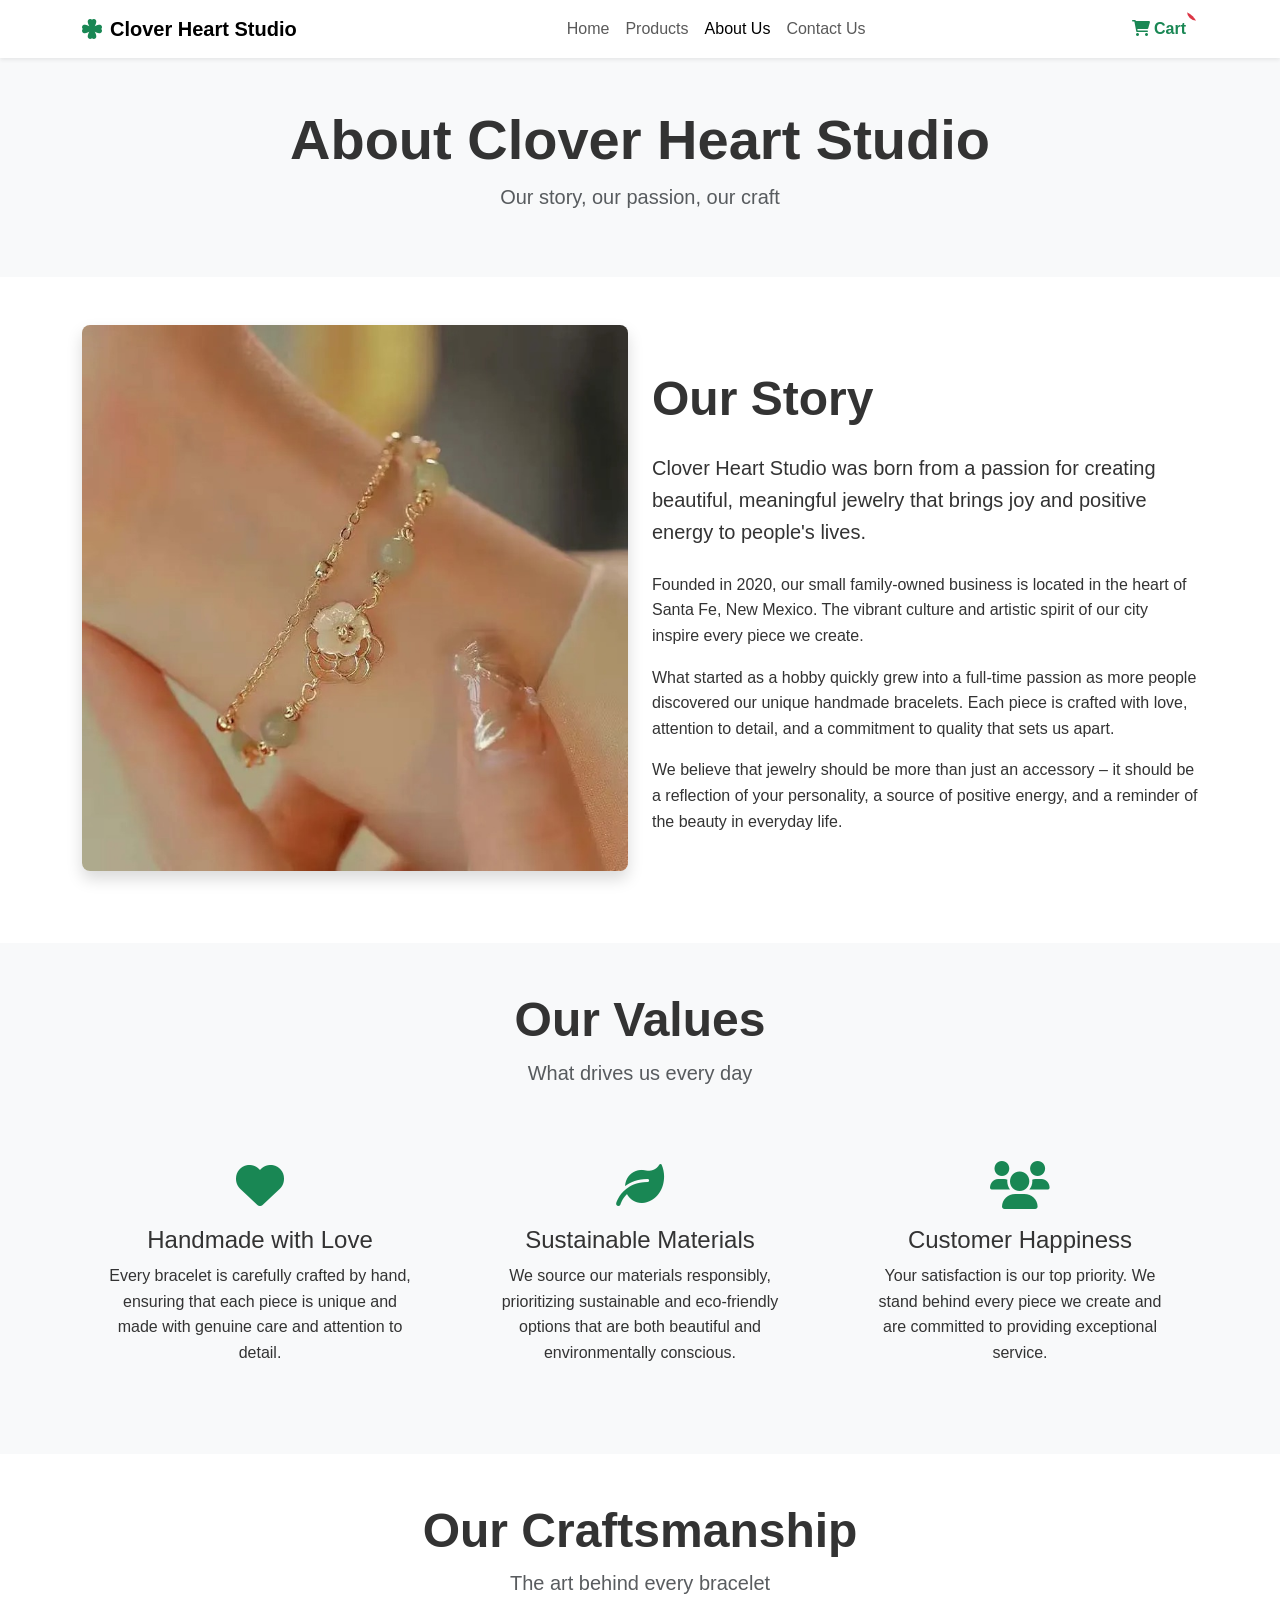
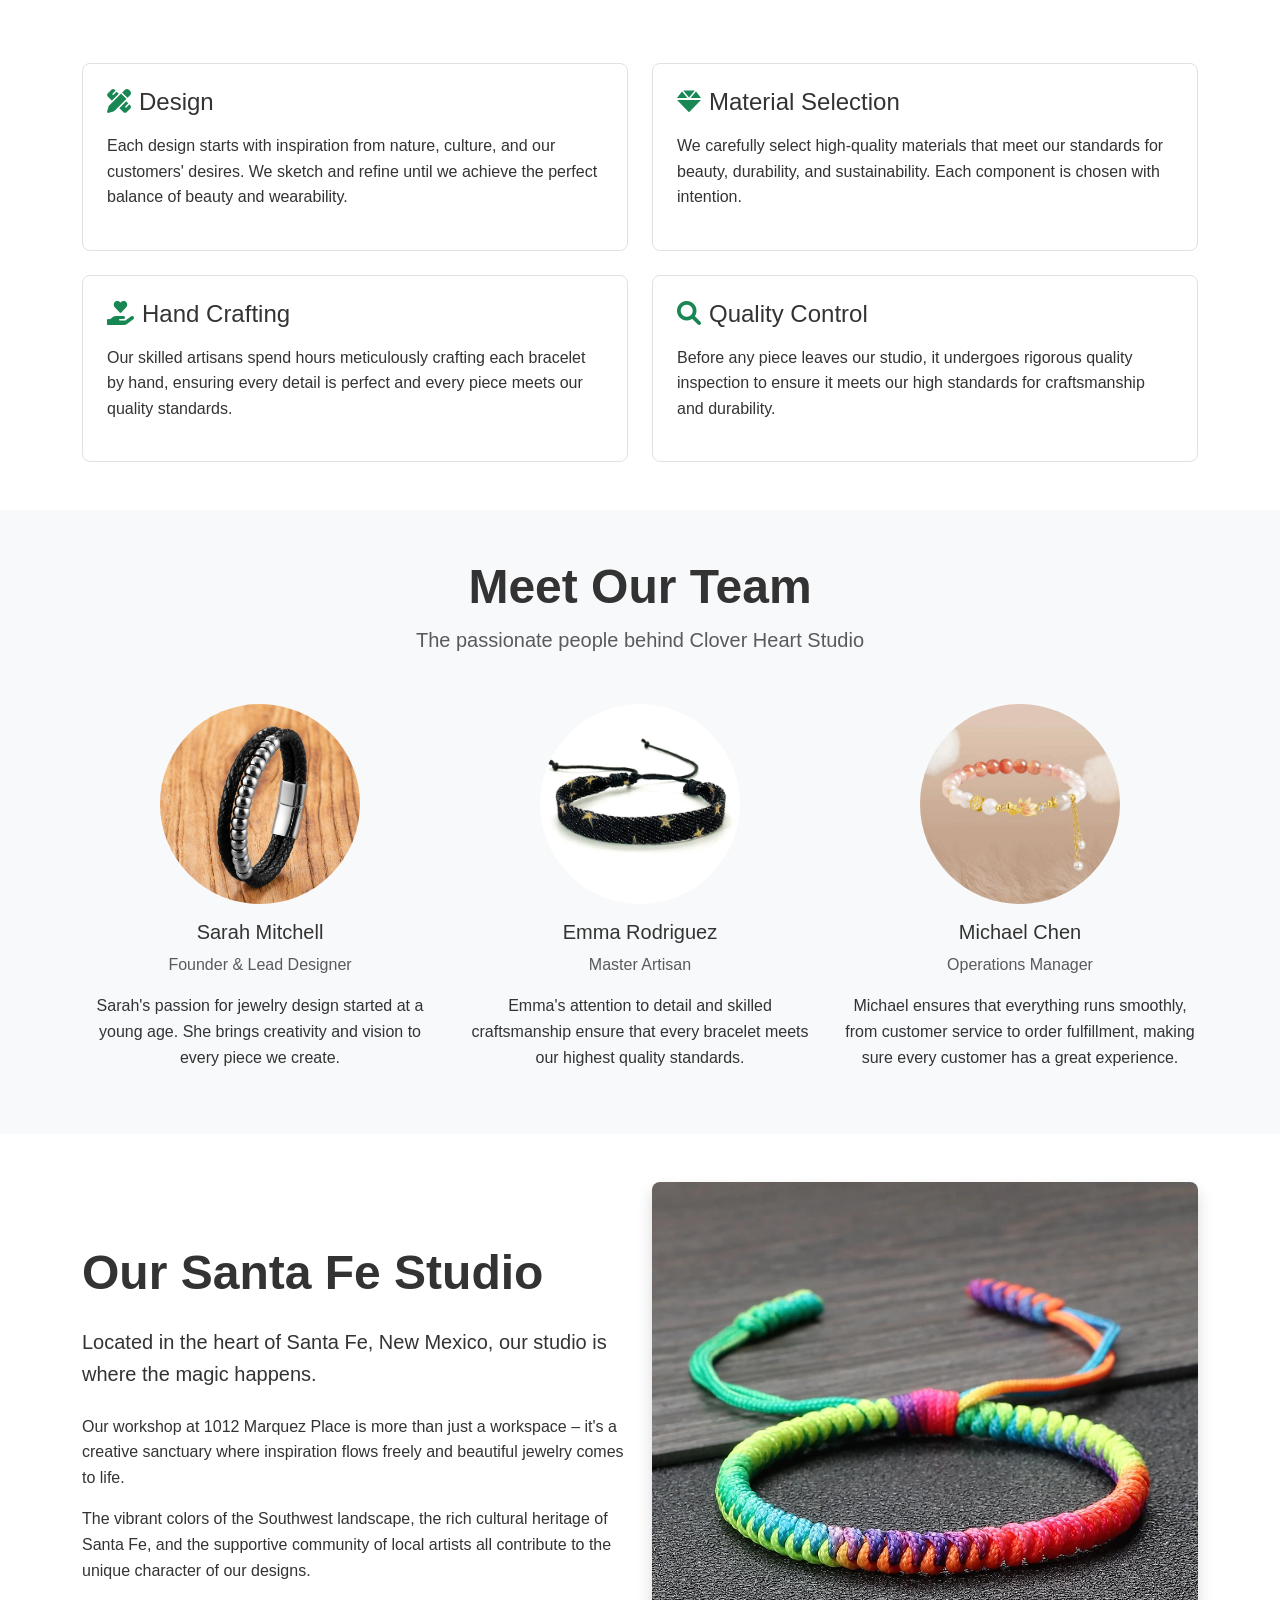
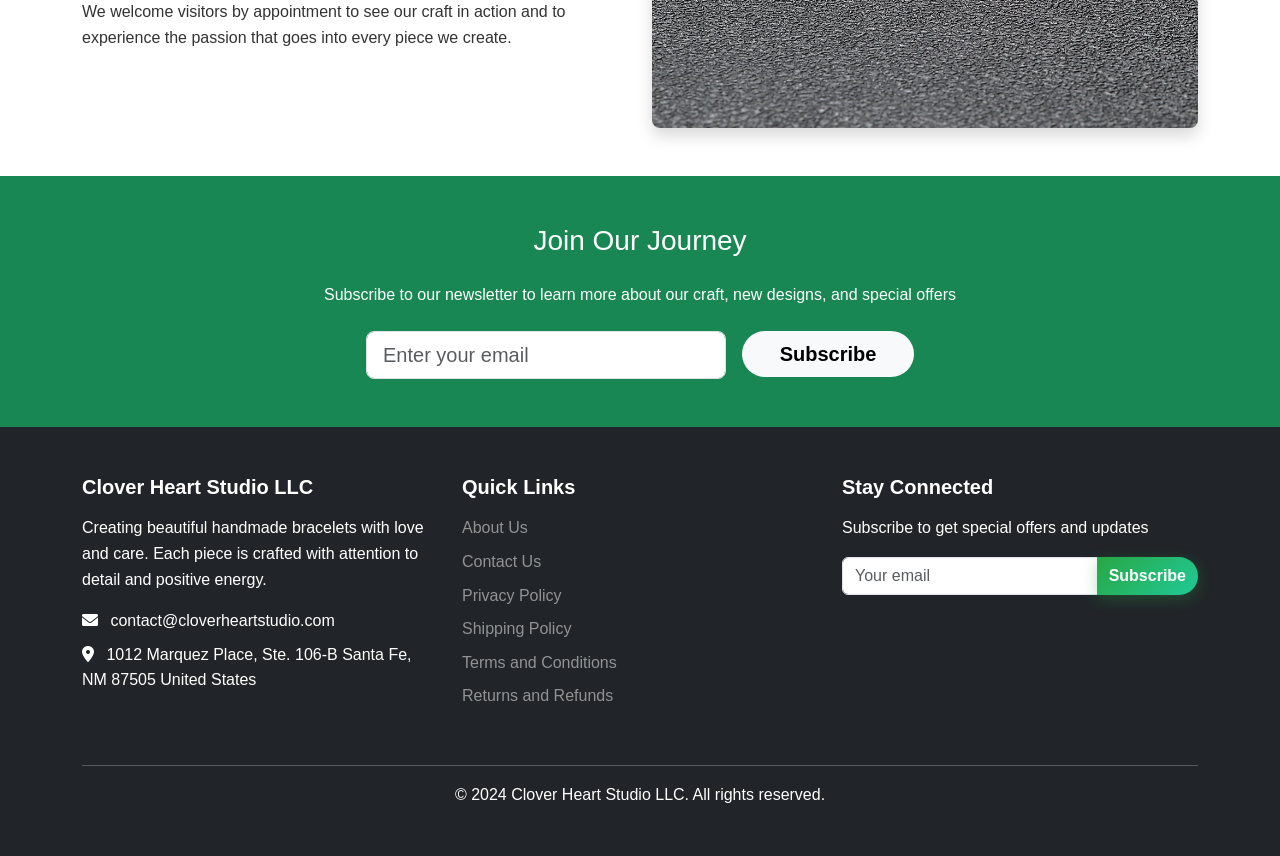
==== about.html @ 7b3adc79 "first commit" ====
<!DOCTYPE html>
<html lang="en">
<head>
    <meta charset="UTF-8">
    <meta name="viewport" content="width=device-width, initial-scale=1.0">
    <title>About Us - Clover Heart Studio LLC</title>
    <link href="https://cdn.jsdelivr.net/npm/bootstrap@5.3.0/dist/css/bootstrap.min.css" rel="stylesheet">
    <link href="https://cdnjs.cloudflare.com/ajax/libs/font-awesome/6.0.0/css/all.min.css" rel="stylesheet">
    <link href="styles.css" rel="stylesheet">
</head>
<body>
    <!-- Navigation -->
    <nav class="navbar navbar-expand-lg navbar-light bg-white shadow-sm sticky-top">
        <div class="container">
            <a class="navbar-brand fw-bold" href="index.html">
                <i class="fas fa-clover text-success me-2"></i>Clover Heart Studio
            </a>
            <button class="navbar-toggler" type="button" data-bs-toggle="collapse" data-bs-target="#navbarNav">
                <span class="navbar-toggler-icon"></span>
            </button>
            <div class="collapse navbar-collapse" id="navbarNav">
                <ul class="navbar-nav mx-auto">
                    <li class="nav-item">
                        <a class="nav-link" href="index.html">Home</a>
                    </li>
                    <li class="nav-item">
                        <a class="nav-link" href="products.html">Products</a>
                    </li>
                    <li class="nav-item">
                        <a class="nav-link active" href="about.html">About Us</a>
                    </li>
                    <li class="nav-item">
                        <a class="nav-link" href="contact.html">Contact Us</a>
                    </li>
                </ul>
                <div class="d-flex">
                    <a href="cart.html" class="btn btn-outline-success position-relative">
                        <i class="fas fa-shopping-cart"></i> Cart
                        <span class="position-absolute top-0 start-100 translate-middle badge rounded-pill bg-danger" id="cart-count">0</span>
                    </a>
                </div>
            </div>
        </div>
    </nav>

    <!-- Page Header -->
    <section class="py-5 bg-light">
        <div class="container">
            <div class="text-center">
                <h1 class="display-4 fw-bold">About Clover Heart Studio</h1>
                <p class="lead text-muted">Our story, our passion, our craft</p>
            </div>
        </div>
    </section>

    <!-- Our Story -->
    <section class="py-5">
        <div class="container">
            <div class="row align-items-center">
                <div class="col-lg-6 mb-4">
                    <img src="Products/2/variant-image-1.jpeg" alt="Our Workshop" class="img-fluid rounded-3 shadow">
                </div>
                <div class="col-lg-6">
                    <h2 class="display-5 fw-bold mb-4">Our Story</h2>
                    <p class="lead mb-4">Clover Heart Studio was born from a passion for creating beautiful, meaningful jewelry that brings joy and positive energy to people's lives.</p>
                    <p class="mb-3">Founded in 2020, our small family-owned business is located in the heart of Santa Fe, New Mexico. The vibrant culture and artistic spirit of our city inspire every piece we create.</p>
                    <p class="mb-3">What started as a hobby quickly grew into a full-time passion as more people discovered our unique handmade bracelets. Each piece is crafted with love, attention to detail, and a commitment to quality that sets us apart.</p>
                    <p>We believe that jewelry should be more than just an accessory – it should be a reflection of your personality, a source of positive energy, and a reminder of the beauty in everyday life.</p>
                </div>
            </div>
        </div>
    </section>

    <!-- Our Values -->
    <section class="py-5 bg-light">
        <div class="container">
            <div class="text-center mb-5">
                <h2 class="display-5 fw-bold">Our Values</h2>
                <p class="lead text-muted">What drives us every day</p>
            </div>
            <div class="row g-4">
                <div class="col-md-4 text-center">
                    <div class="value-card p-4">
                        <div class="mb-3">
                            <i class="fas fa-heart fa-3x text-success"></i>
                        </div>
                        <h4>Handmade with Love</h4>
                        <p>Every bracelet is carefully crafted by hand, ensuring that each piece is unique and made with genuine care and attention to detail.</p>
                    </div>
                </div>
                <div class="col-md-4 text-center">
                    <div class="value-card p-4">
                        <div class="mb-3">
                            <i class="fas fa-leaf fa-3x text-success"></i>
                        </div>
                        <h4>Sustainable Materials</h4>
                        <p>We source our materials responsibly, prioritizing sustainable and eco-friendly options that are both beautiful and environmentally conscious.</p>
                    </div>
                </div>
                <div class="col-md-4 text-center">
                    <div class="value-card p-4">
                        <div class="mb-3">
                            <i class="fas fa-users fa-3x text-success"></i>
                        </div>
                        <h4>Customer Happiness</h4>
                        <p>Your satisfaction is our top priority. We stand behind every piece we create and are committed to providing exceptional service.</p>
                    </div>
                </div>
            </div>
        </div>
    </section>

    <!-- Our Craftsmanship -->
    <section class="py-5">
        <div class="container">
            <div class="row">
                <div class="col-lg-8 mx-auto text-center mb-5">
                    <h2 class="display-5 fw-bold">Our Craftsmanship</h2>
                    <p class="lead text-muted">The art behind every bracelet</p>
                </div>
            </div>
            <div class="row g-4">
                <div class="col-md-6">
                    <div class="craft-process p-4 border rounded-3">
                        <h4 class="mb-3"><i class="fas fa-pencil-ruler text-success me-2"></i>Design</h4>
                        <p>Each design starts with inspiration from nature, culture, and our customers' desires. We sketch and refine until we achieve the perfect balance of beauty and wearability.</p>
                    </div>
                </div>
                <div class="col-md-6">
                    <div class="craft-process p-4 border rounded-3">
                        <h4 class="mb-3"><i class="fas fa-gem text-success me-2"></i>Material Selection</h4>
                        <p>We carefully select high-quality materials that meet our standards for beauty, durability, and sustainability. Each component is chosen with intention.</p>
                    </div>
                </div>
                <div class="col-md-6">
                    <div class="craft-process p-4 border rounded-3">
                        <h4 class="mb-3"><i class="fas fa-hand-holding-heart text-success me-2"></i>Hand Crafting</h4>
                        <p>Our skilled artisans spend hours meticulously crafting each bracelet by hand, ensuring every detail is perfect and every piece meets our quality standards.</p>
                    </div>
                </div>
                <div class="col-md-6">
                    <div class="craft-process p-4 border rounded-3">
                        <h4 class="mb-3"><i class="fas fa-search text-success me-2"></i>Quality Control</h4>
                        <p>Before any piece leaves our studio, it undergoes rigorous quality inspection to ensure it meets our high standards for craftsmanship and durability.</p>
                    </div>
                </div>
            </div>
        </div>
    </section>

    <!-- Meet the Team -->
    <section class="py-5 bg-light">
        <div class="container">
            <div class="text-center mb-5">
                <h2 class="display-5 fw-bold">Meet Our Team</h2>
                <p class="lead text-muted">The passionate people behind Clover Heart Studio</p>
            </div>
            <div class="row g-4">
                <div class="col-md-4 text-center">
                    <div class="team-member">
                        <img src="Products/5/variant-image-1.jpeg" alt="Team Member" class="img-fluid rounded-circle mb-3" style="max-width: 200px;">
                        <h5>Sarah Mitchell</h5>
                        <p class="text-muted">Founder & Lead Designer</p>
                        <p>Sarah's passion for jewelry design started at a young age. She brings creativity and vision to every piece we create.</p>
                    </div>
                </div>
                <div class="col-md-4 text-center">
                    <div class="team-member">
                        <img src="Products/6/variant-image-1.jpeg" alt="Team Member" class="img-fluid rounded-circle mb-3" style="max-width: 200px;">
                        <h5>Emma Rodriguez</h5>
                        <p class="text-muted">Master Artisan</p>
                        <p>Emma's attention to detail and skilled craftsmanship ensure that every bracelet meets our highest quality standards.</p>
                    </div>
                </div>
                <div class="col-md-4 text-center">
                    <div class="team-member">
                        <img src="Products/4/main-image-1.jpeg" alt="Team Member" class="img-fluid rounded-circle mb-3" style="max-width: 200px;">
                        <h5>Michael Chen</h5>
                        <p class="text-muted">Operations Manager</p>
                        <p>Michael ensures that everything runs smoothly, from customer service to order fulfillment, making sure every customer has a great experience.</p>
                    </div>
                </div>
            </div>
        </div>
    </section>

    <!-- Our Studio -->
    <section class="py-5">
        <div class="container">
            <div class="row align-items-center">
                <div class="col-lg-6">
                    <h2 class="display-5 fw-bold mb-4">Our Santa Fe Studio</h2>
                    <p class="lead mb-4">Located in the heart of Santa Fe, New Mexico, our studio is where the magic happens.</p>
                    <p class="mb-3">Our workshop at 1012 Marquez Place is more than just a workspace – it's a creative sanctuary where inspiration flows freely and beautiful jewelry comes to life.</p>
                    <p class="mb-3">The vibrant colors of the Southwest landscape, the rich cultural heritage of Santa Fe, and the supportive community of local artists all contribute to the unique character of our designs.</p>
                    <p>We welcome visitors by appointment to see our craft in action and to experience the passion that goes into every piece we create.</p>
                </div>
                <div class="col-lg-6">
                    <img src="Products/3/main-image-2.jpeg" alt="Our Studio" class="img-fluid rounded-3 shadow">
                </div>
            </div>
        </div>
    </section>

    <!-- Newsletter -->
    <section class="py-5 bg-success text-white">
        <div class="container">
            <div class="row">
                <div class="col-lg-8 mx-auto text-center">
                    <h3 class="mb-4">Join Our Journey</h3>
                    <p class="mb-4">Subscribe to our newsletter to learn more about our craft, new designs, and special offers</p>
                    <form class="row g-3 justify-content-center" id="newsletter-form">
                        <div class="col-md-6">
                            <input type="email" class="form-control form-control-lg" placeholder="Enter your email" required>
                        </div>
                        <div class="col-md-3">
                            <button type="submit" class="btn btn-light btn-lg w-100">Subscribe</button>
                        </div>
                    </form>
                </div>
            </div>
        </div>
    </section>

    <!-- Footer -->
    <footer class="bg-dark text-white py-5">
        <div class="container">
            <div class="row">
                <div class="col-lg-4 mb-4">
                    <h5 class="fw-bold mb-3">Clover Heart Studio LLC</h5>
                    <p class="mb-3">Creating beautiful handmade bracelets with love and care. Each piece is crafted with attention to detail and positive energy.</p>
                    <div class="contact-info">
                        <p class="mb-2"><i class="fas fa-envelope me-2"></i> contact@cloverheartstudio.com</p>
                        <p class="mb-2"><i class="fas fa-map-marker-alt me-2"></i> 1012 Marquez Place, Ste. 106-B Santa Fe, NM 87505 United States</p>
                    </div>
                </div>
                <div class="col-lg-4 mb-4">
                    <h5 class="fw-bold mb-3">Quick Links</h5>
                    <ul class="list-unstyled">
                        <li class="mb-2"><a href="about.html" class="text-white-50 text-decoration-none">About Us</a></li>
                        <li class="mb-2"><a href="contact.html" class="text-white-50 text-decoration-none">Contact Us</a></li>
                        <li class="mb-2"><a href="privacy-policy.html" class="text-white-50 text-decoration-none">Privacy Policy</a></li>
                        <li class="mb-2"><a href="shipping-policy.html" class="text-white-50 text-decoration-none">Shipping Policy</a></li>
                        <li class="mb-2"><a href="terms-conditions.html" class="text-white-50 text-decoration-none">Terms and Conditions</a></li>
                        <li class="mb-2"><a href="returns-refunds.html" class="text-white-50 text-decoration-none">Returns and Refunds</a></li>
                    </ul>
                </div>
                <div class="col-lg-4 mb-4">
                    <h5 class="fw-bold mb-3">Stay Connected</h5>
                    <p class="mb-3">Subscribe to get special offers and updates</p>
                    <form class="newsletter-form" id="footer-newsletter-form">
                        <div class="input-group mb-3">
                            <input type="email" class="form-control" placeholder="Your email" required>
                            <button class="btn btn-success" type="submit">Subscribe</button>
                        </div>
                    </form>
                </div>
            </div>
            <hr class="bg-white-50">
            <div class="text-center">
                <p class="mb-0">&copy; 2024 Clover Heart Studio LLC. All rights reserved.</p>
            </div>
        </div>
    </footer>

    <script src="https://cdn.jsdelivr.net/npm/bootstrap@5.3.0/dist/js/bootstrap.bundle.min.js"></script>
    <script src="script.js"></script>
</body>
</html>
---- styles.css ----
/* Custom Styles for Clover Heart Studio - Modern Layout */

/* General Styles */
body {
    font-family: 'Segoe UI', Tahoma, Geneva, Verdana, sans-serif;
    line-height: 1.6;
    color: #333;
    overflow-x: hidden;
}

/* Modern Hero Section */
.hero-modern {
    background: linear-gradient(135deg, #667eea 0%, #764ba2 100%);
    position: relative;
}

.hero-background {
    background: url('Products/3/main-image-2.jpeg') center/cover;
    position: absolute;
    top: 0;
    left: 0;
    right: 0;
    bottom: 0;
}

.hero-overlay {
    background: linear-gradient(135deg, rgba(40, 167, 69, 0.9) 0%, rgba(32, 201, 151, 0.8) 100%);
    position: absolute;
    top: 0;
    left: 0;
    right: 0;
    bottom: 0;
}

.hero-title {
    font-size: 3.5rem;
    font-weight: 800;
    line-height: 1.2;
    margin-bottom: 1.5rem;
    animation: fadeInUp 1s ease-out;
}

.hero-subtitle {
    font-size: 1.25rem;
    margin-bottom: 2rem;
    animation: fadeInUp 1s ease-out 0.2s;
    animation-fill-mode: both;
}

.hero-badge {
    animation: fadeInUp 1s ease-out 0.4s;
    animation-fill-mode: both;
}

.hero-stats {
    animation: fadeInUp 1s ease-out 0.6s;
    animation-fill-mode: both;
}

.hero-buttons {
    animation: fadeInUp 1s ease-out 0.8s;
    animation-fill-mode: both;
}

.stat-item h3 {
    font-size: 2.5rem;
    font-weight: 700;
    margin-bottom: 0.5rem;
}

/* Hero Showcase Images */
.hero-showcase {
    position: relative;
    height: 600px;
}

.showcase-grid {
    position: relative;
    height: 100%;
}

.showcase-main {
    position: absolute;
    top: 50%;
    left: 50%;
    transform: translate(-50%, -50%);
    z-index: 3;
}

.main-image {
    width: 300px;
    height: 300px;
    object-fit: cover;
    border: 5px solid rgba(255, 255, 255, 0.2);
    animation: float 6s ease-in-out infinite;
}

.showcase-floating {
    position: absolute;
    top: 20%;
    right: 10%;
    z-index: 2;
}

.floating-image-1 {
    width: 180px;
    height: 180px;
    object-fit: cover;
    animation: float 4s ease-in-out infinite 1s;
    animation-fill-mode: both;
}

.showcase-floating-2 {
    position: absolute;
    bottom: 20%;
    left: 5%;
    z-index: 1;
}

.floating-image-2 {
    width: 150px;
    height: 150px;
    object-fit: cover;
    animation: float 5s ease-in-out infinite 2s;
    animation-fill-mode: both;
}

/* Scroll Indicator */
.scroll-indicator {
    text-align: center;
    animation: bounce 2s infinite;
}

.scroll-mouse {
    width: 30px;
    height: 50px;
    border: 2px solid rgba(255, 255, 255, 0.5);
    border-radius: 15px;
    position: relative;
    margin: 0 auto;
}

.scroll-wheel {
    width: 4px;
    height: 10px;
    background: white;
    border-radius: 2px;
    position: absolute;
    top: 10px;
    left: 50%;
    transform: translateX(-50%);
    animation: scroll 2s infinite;
}

/* Section Styles */
.py-7 {
    padding-top: 5rem !important;
    padding-bottom: 5rem !important;
}

.bg-gradient-light {
    background: linear-gradient(135deg, #f8f9fa 0%, #e9ecef 100%);
}

.bg-gradient-success {
    background: linear-gradient(135deg, #28a745 0%, #20c997 100%);
}

.section-badge {
    animation: fadeInUp 0.6s ease-out;
}

/* Modern Product Cards */
.product-card {
    border: none;
    border-radius: 20px;
    overflow: hidden;
    transition: all 0.4s cubic-bezier(0.175, 0.885, 0.32, 1.275);
    box-shadow: 0 10px 30px rgba(0,0,0,0.1);
    background: white;
    height: 100%;
}

.product-card:hover {
    transform: translateY(-10px) scale(1.02);
    box-shadow: 0 20px 40px rgba(0,0,0,0.15);
}

.product-card .product-image {
    height: 280px;
    overflow: hidden;
    position: relative;
}

.product-card .product-image img {
    width: 100%;
    height: 100%;
    object-fit: cover;
    transition: transform 0.6s cubic-bezier(0.175, 0.885, 0.32, 1.275);
}

.product-card:hover .product-image img {
    transform: scale(1.1);
}

.product-card .card-body {
    padding: 2rem;
}

.product-card .product-title {
    font-size: 1.25rem;
    font-weight: 700;
    color: #2c3e50;
    margin-bottom: 1rem;
    line-height: 1.4;
}

.product-card .product-price {
    font-size: 1.5rem;
    font-weight: 800;
    color: #28a745;
    margin-bottom: 1rem;
}

.product-card .product-old-price {
    text-decoration: line-through;
    color: #6c757d;
    font-size: 1.1rem;
    margin-left: 0.5rem;
}

.product-card .product-badge {
    position: absolute;
    top: 15px;
    right: 15px;
    z-index: 10;
    font-weight: 600;
    padding: 0.5rem 1rem;
}

/* About Section */
.about-image {
    position: relative;
}

.about-badge {
    top: 20px;
    left: 20px;
    z-index: 2;
}

.feature-icon {
    width: 50px;
    height: 50px;
    display: flex;
    align-items: center;
    justify-content: center;
    font-size: 1.25rem;
}

.feature-item {
    transition: transform 0.3s ease;
}

.feature-item:hover {
    transform: translateX(5px);
}

/* Newsletter Card */
.newsletter-card {
    border: none;
    transition: transform 0.3s ease;
}

.newsletter-card:hover {
    transform: translateY(-5px);
}

.icon-circle {
    width: 80px;
    height: 80px;
    display: flex;
    align-items: center;
    justify-content: center;
}

/* Modern Footer */
.footer-link {
    transition: all 0.3s ease;
    padding: 0.25rem 0;
}

.footer-link:hover {
    color: #28a745 !important;
    transform: translateX(5px);
}

.social-link {
    transition: all 0.3s ease;
    display: inline-block;
}

.social-link:hover {
    color: #28a745 !important;
    transform: translateY(-3px);
}

.bg-white-10 {
    background-color: rgba(255, 255, 255, 0.1) !important;
}

/* Modern Navigation */
.navbar.bg-transparent {
    background: transparent !important;
    transition: all 0.3s ease;
}

.navbar.bg-transparent.scrolled {
    background: rgba(255, 255, 255, 0.95) !important;
    backdrop-filter: blur(10px);
}

.navbar.bg-transparent.scrolled .navbar-brand,
.navbar.bg-transparent.scrolled .nav-link {
    color: #2c3e50 !important;
}

.navbar.bg-transparent.scrolled .btn-outline-light {
    border-color: #28a745;
    color: #28a745;
}

/* Buttons */
.btn {
    border-radius: 50px;
    font-weight: 600;
    transition: all 0.3s cubic-bezier(0.175, 0.885, 0.32, 1.275);
    border: none;
    position: relative;
    overflow: hidden;
}

.btn::before {
    content: '';
    position: absolute;
    top: 0;
    left: -100%;
    width: 100%;
    height: 100%;
    background: linear-gradient(90deg, transparent, rgba(255, 255, 255, 0.2), transparent);
    transition: left 0.5s;
}

.btn:hover::before {
    left: 100%;
}

.btn-success {
    background: linear-gradient(135deg, #28a745 0%, #20c997 100%);
    box-shadow: 0 4px 15px rgba(40, 167, 69, 0.3);
}

.btn-success:hover {
    background: linear-gradient(135deg, #218838 0%, #1e7e34 100%);
    transform: translateY(-2px);
    box-shadow: 0 8px 25px rgba(40, 167, 69, 0.4);
}

.btn-outline-light {
    border: 2px solid rgba(255, 255, 255, 0.5);
    color: white;
}

.btn-outline-light:hover {
    background: white;
    color: #28a745;
    border-color: white;
}

/* Animations */
@keyframes fadeInUp {
    from {
        opacity: 0;
        transform: translateY(50px);
    }
    to {
        opacity: 1;
        transform: translateY(0);
    }
}

@keyframes float {
    0%, 100% {
        transform: translateY(0px);
    }
    50% {
        transform: translateY(-20px);
    }
}

@keyframes bounce {
    0%, 20%, 50%, 80%, 100% {
        transform: translateY(0);
    }
    40% {
        transform: translateY(-10px);
    }
    60% {
        transform: translateY(-5px);
    }
}

@keyframes scroll {
    0% {
        opacity: 1;
        top: 10px;
    }
    100% {
        opacity: 0;
        top: 25px;
    }
}

/* Responsive Design */
@media (max-width: 768px) {
    .hero-title {
        font-size: 2.5rem;
    }
    
    .hero-subtitle {
        font-size: 1.1rem;
    }
    
    .hero-showcase {
        height: 400px;
        margin-top: 3rem;
    }
    
    .main-image {
        width: 200px;
        height: 200px;
    }
    
    .floating-image-1 {
        width: 120px;
        height: 120px;
    }
    
    .floating-image-2 {
        width: 100px;
        height: 100px;
    }
    
    .showcase-floating {
        top: 10%;
        right: 5%;
    }
    
    .showcase-floating-2 {
        bottom: 10%;
        left: 10%;
    }
    
    .product-card .product-image {
        height: 220px;
    }
    
    .product-card .card-body {
        padding: 1.5rem;
    }
}

@media (max-width: 576px) {
    .hero-title {
        font-size: 2rem;
    }
    
    .hero-buttons .btn {
        width: 100%;
        margin-bottom: 0.5rem;
    }
    
    .newsletter-form .col-md-8,
    .newsletter-form .col-md-4 {
        flex: 0 0 100%;
        max-width: 100%;
    }
    
    .newsletter-form .col-md-4 {
        margin-top: 0.5rem;
    }
}

/* Loading States */
.spinner {
    border: 3px solid #f3f3f3;
    border-top: 3px solid #28a745;
    border-radius: 50%;
    width: 40px;
    height: 40px;
    animation: spin 1s linear infinite;
    margin: 20px auto;
}

@keyframes spin {
    0% { transform: rotate(0deg); }
    100% { transform: rotate(360deg); }
}

/* Success/Error Messages */
.alert-success {
    background: linear-gradient(135deg, #d4edda 0%, #c3e6cb 100%);
    border: none;
    border-radius: 15px;
    color: #155724;
}

.alert-danger {
    background: linear-gradient(135deg, #f8d7da 0%, #f5c6cb 100%);
    border: none;
    border-radius: 15px;
    color: #721c24;
}

/* Custom Scrollbar */
::-webkit-scrollbar {
    width: 12px;
}

::-webkit-scrollbar-track {
    background: #f1f1f1;
}

::-webkit-scrollbar-thumb {
    background: linear-gradient(135deg, #28a745 0%, #20c997 100%);
    border-radius: 6px;
}

::-webkit-scrollbar-thumb:hover {
    background: linear-gradient(135deg, #218838 0%, #1e7e34 100%);
}
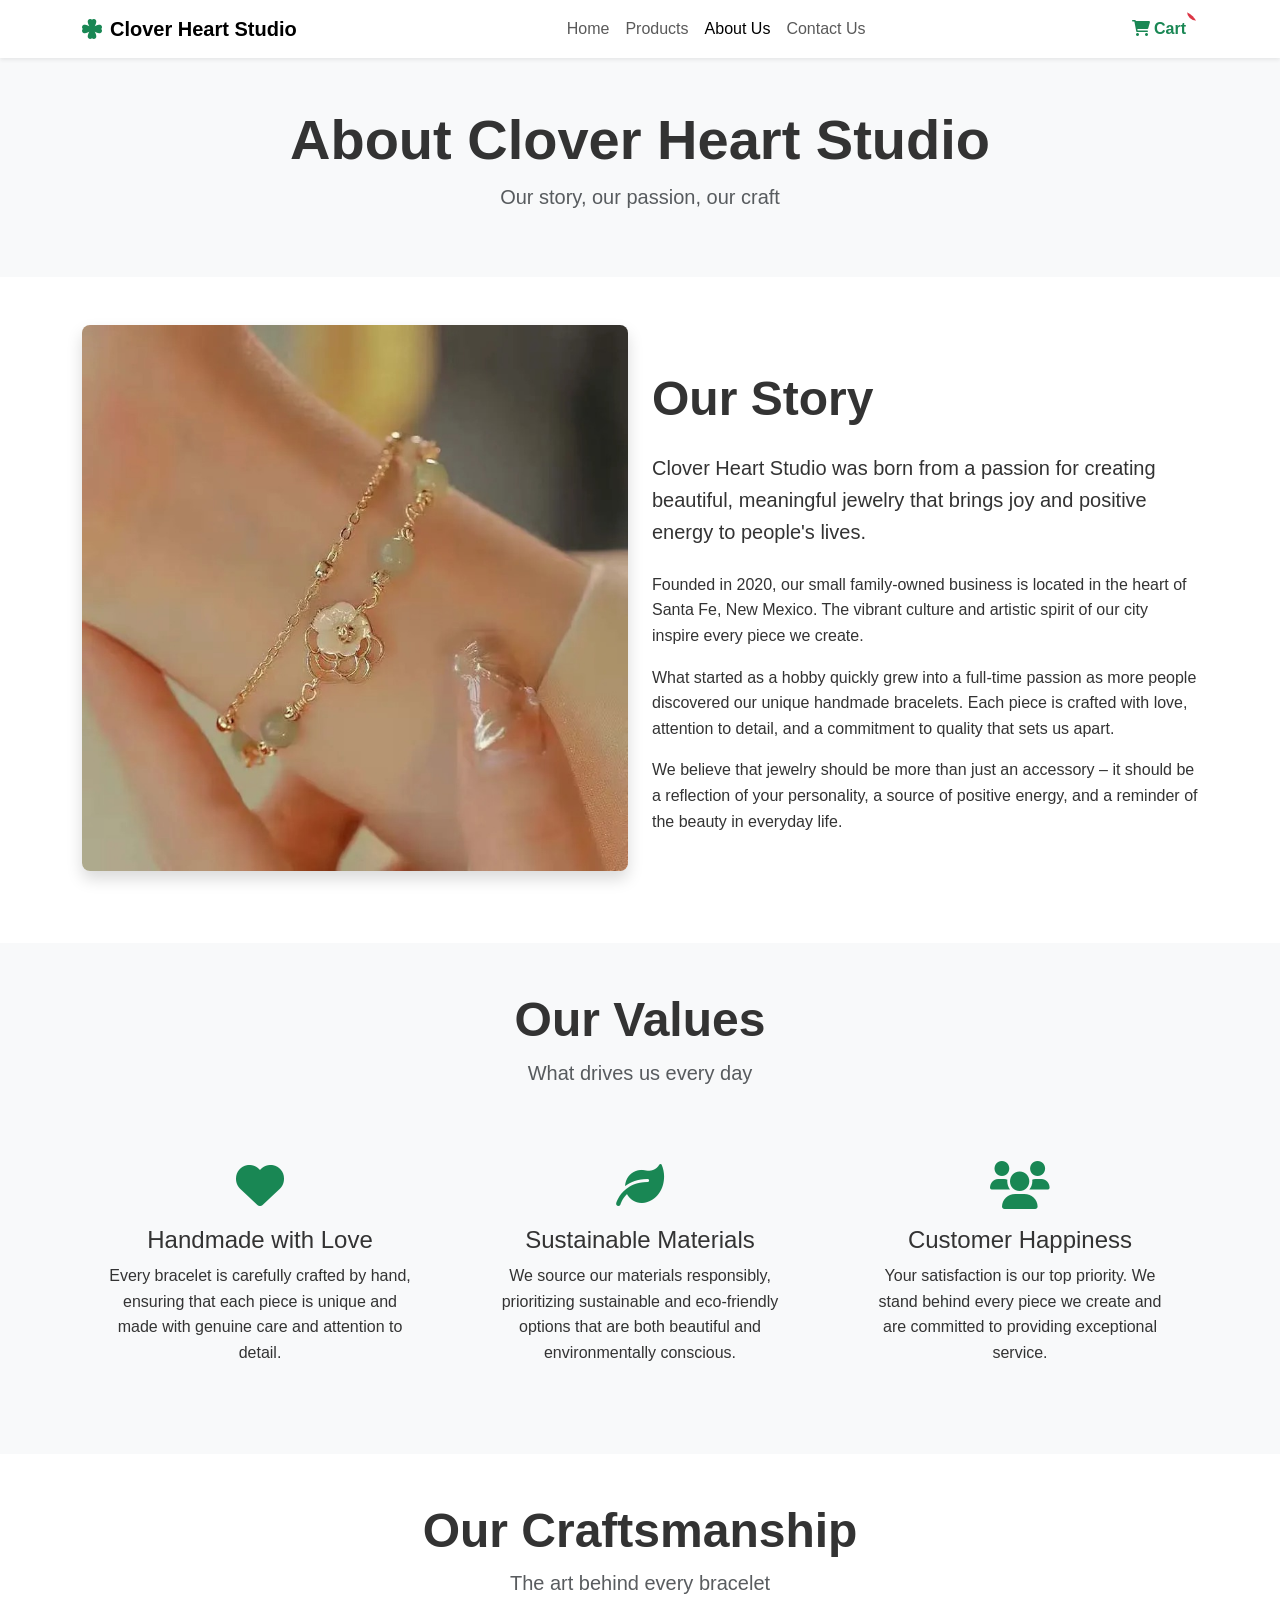
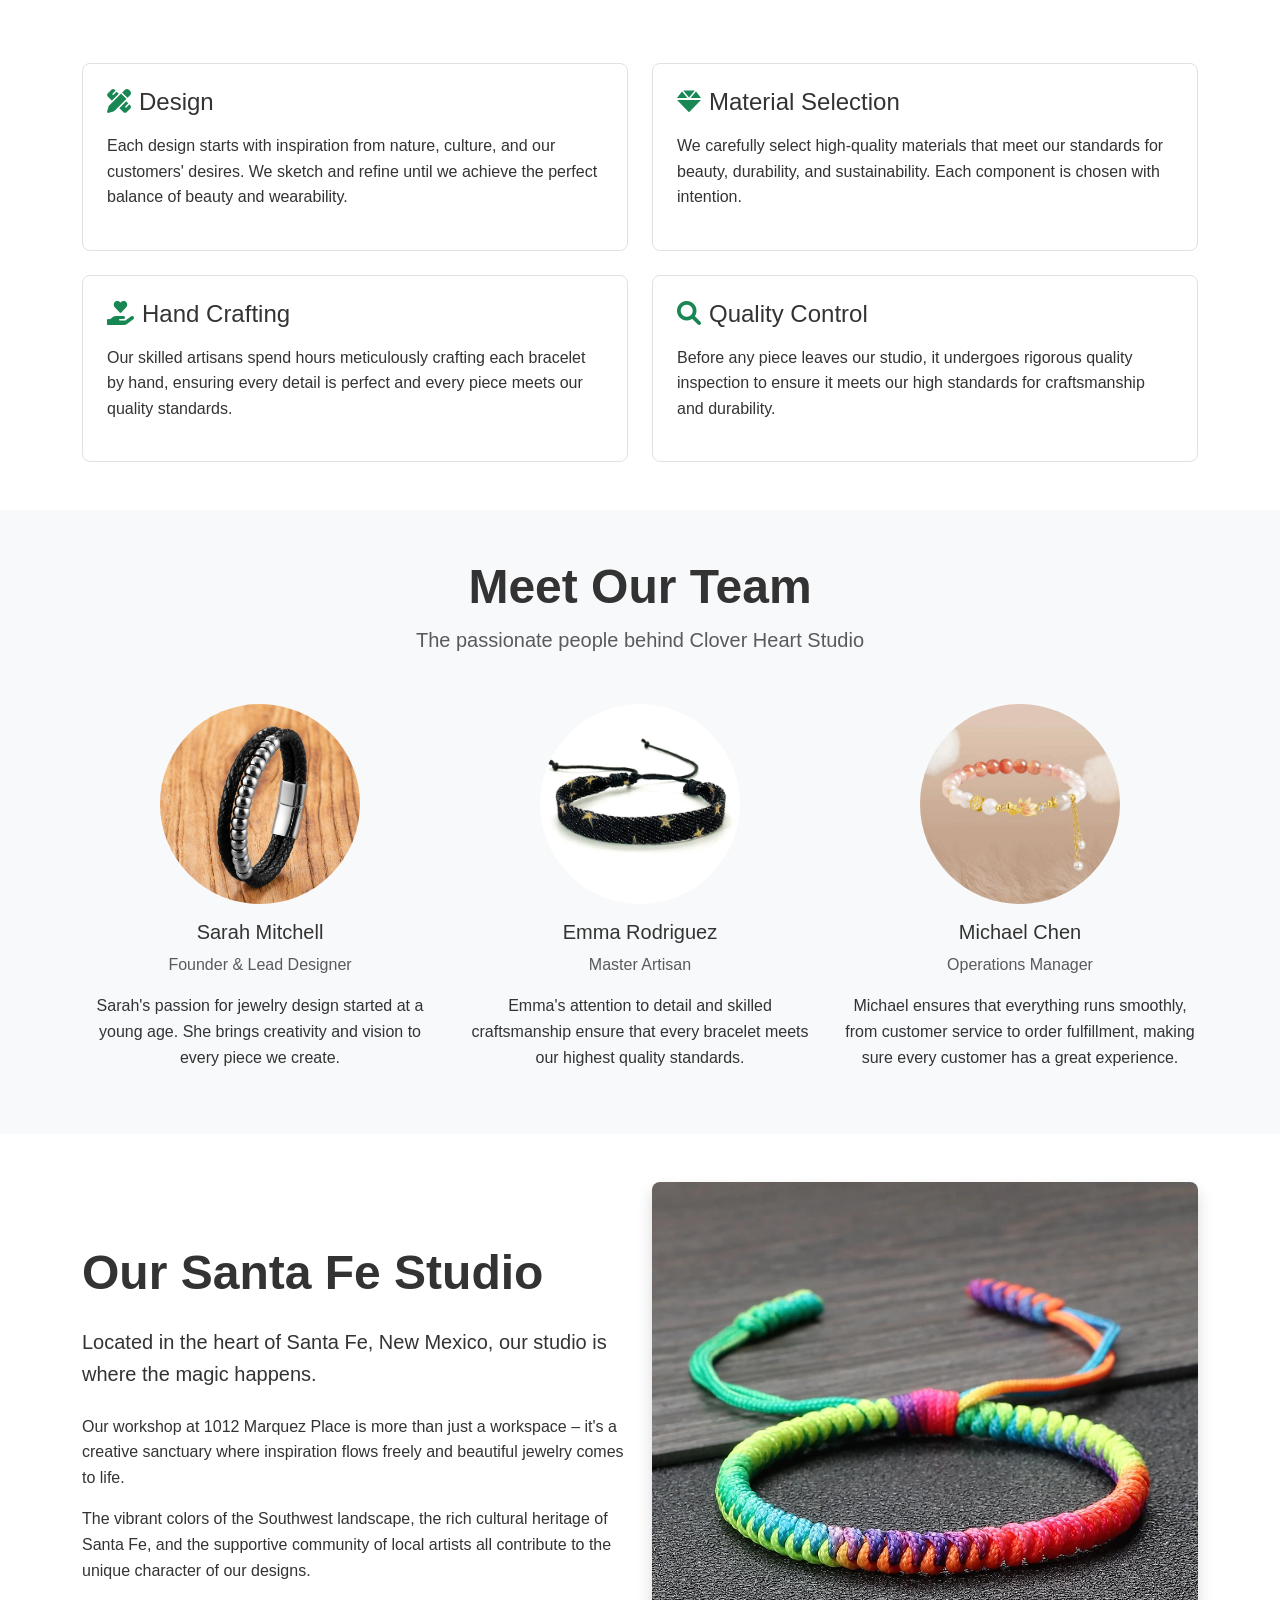
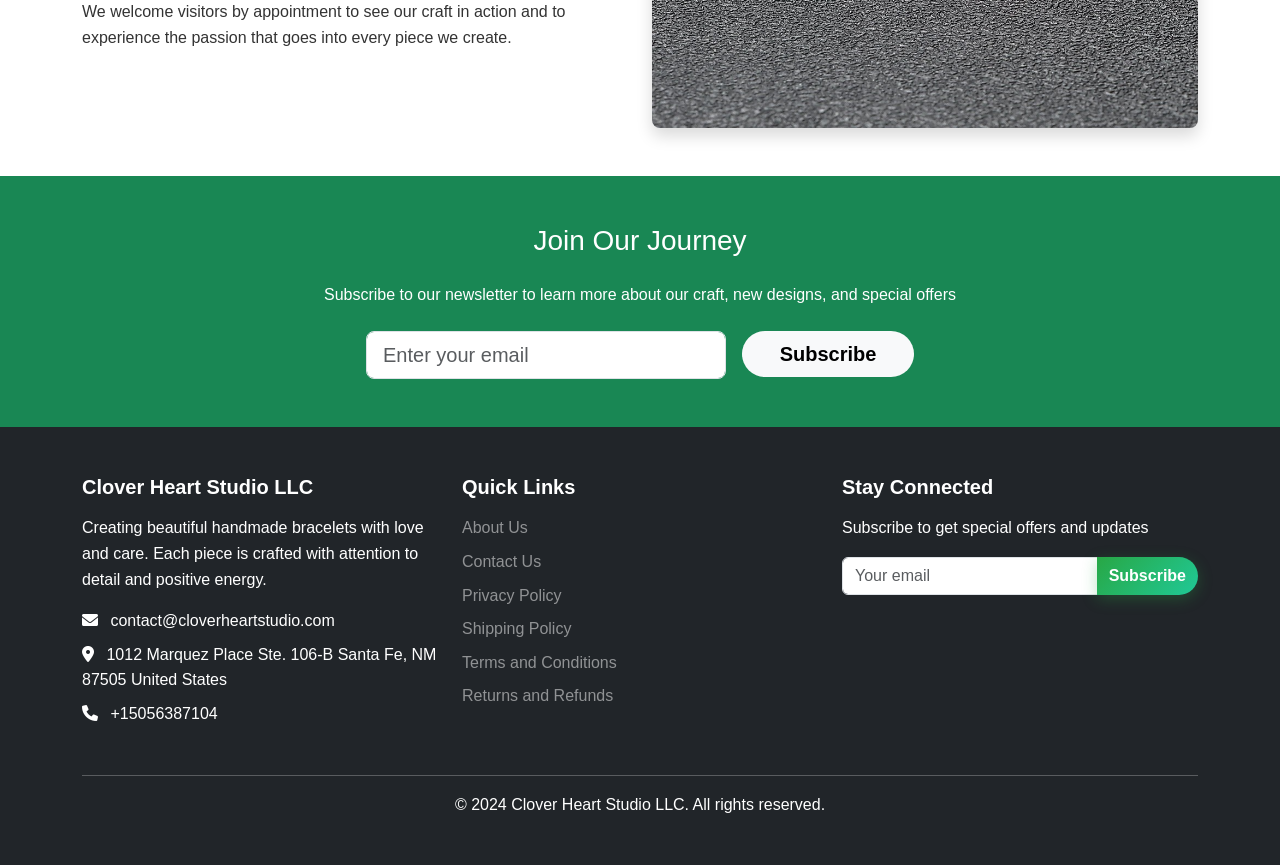
==== commit 576d5ee8: "Update" ====
--- a/about.html
+++ b/about.html
@@ -231,7 +231,8 @@
                     <p class="mb-3">Creating beautiful handmade bracelets with love and care. Each piece is crafted with attention to detail and positive energy.</p>
                     <div class="contact-info">
                         <p class="mb-2"><i class="fas fa-envelope me-2"></i> contact@cloverheartstudio.com</p>
-                        <p class="mb-2"><i class="fas fa-map-marker-alt me-2"></i> 1012 Marquez Place, Ste. 106-B Santa Fe, NM 87505 United States</p>
+                        <p class="mb-2"><i class="fas fa-map-marker-alt me-2"></i> 1012 Marquez Place Ste. 106-B Santa Fe, NM 87505 United States</p>
+                        <p class="mb-2"><i class="fas fa-phone me-2"></i> +15056387104</p>
                     </div>
                 </div>
                 <div class="col-lg-4 mb-4">
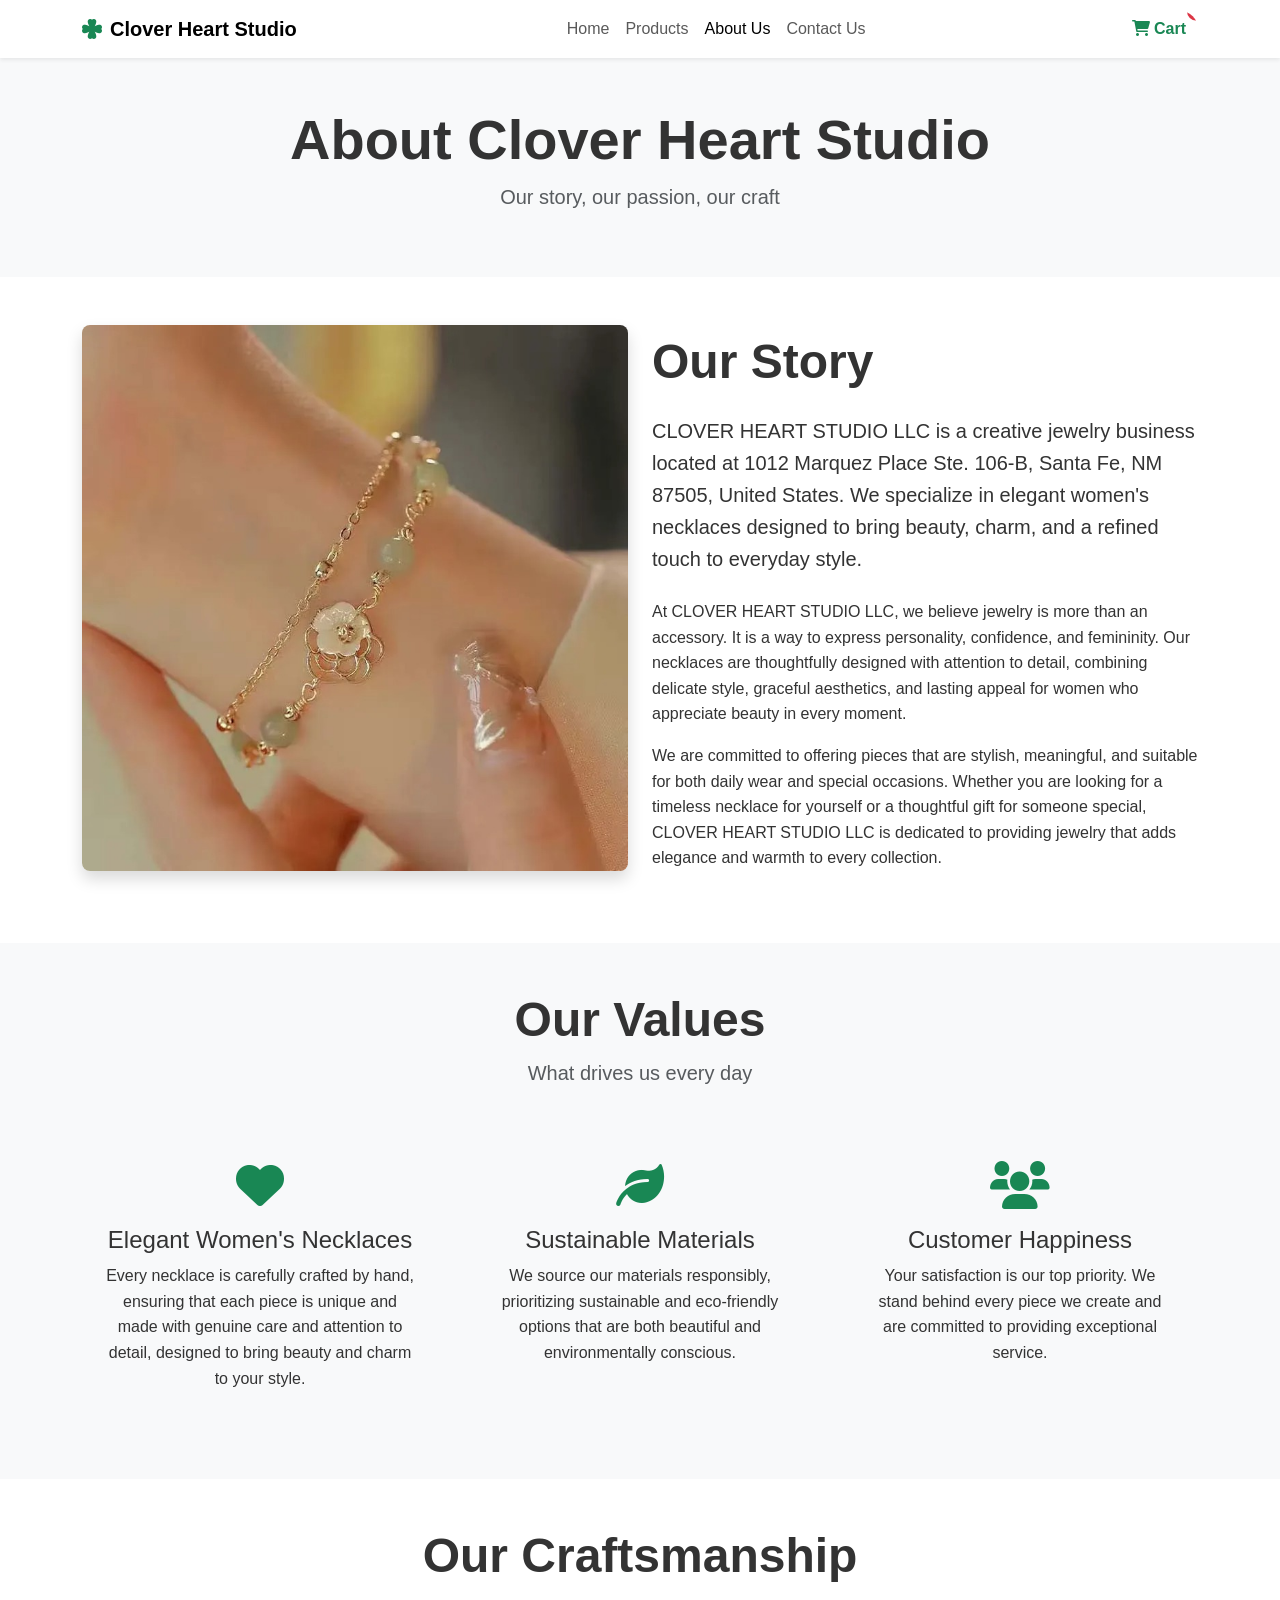
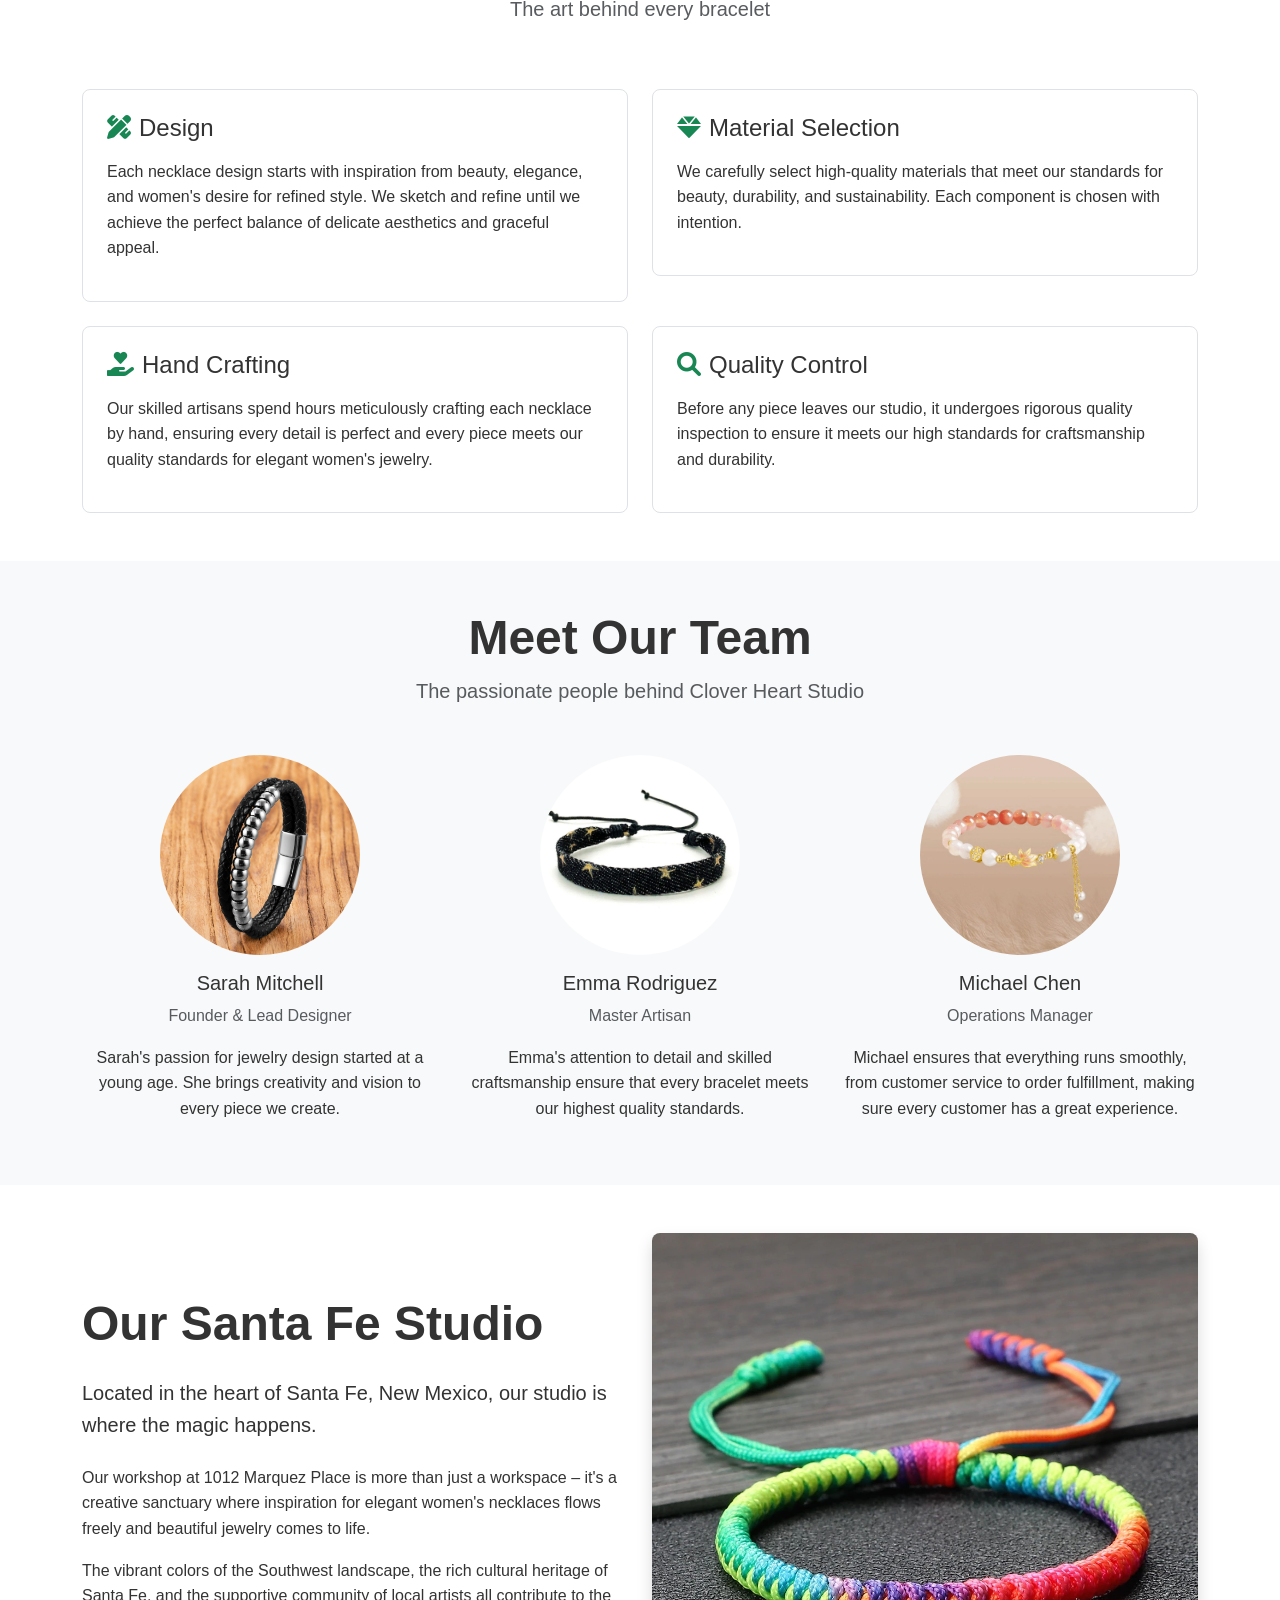
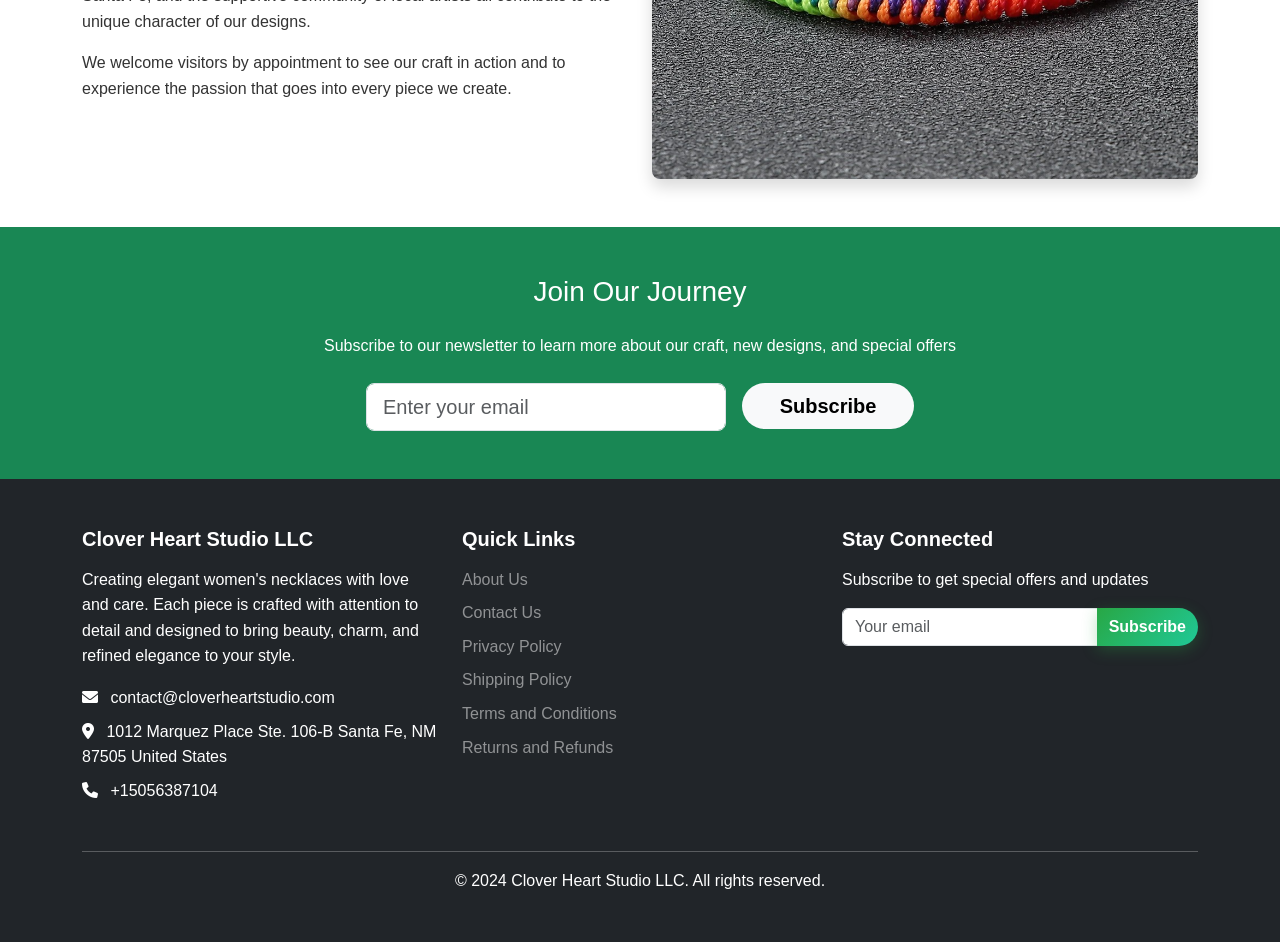
==== commit 24f2233a: "update" ====
--- a/about.html
+++ b/about.html
@@ -62,10 +62,9 @@
                 </div>
                 <div class="col-lg-6">
                     <h2 class="display-5 fw-bold mb-4">Our Story</h2>
-                    <p class="lead mb-4">Clover Heart Studio was born from a passion for creating beautiful, meaningful jewelry that brings joy and positive energy to people's lives.</p>
-                    <p class="mb-3">Founded in 2020, our small family-owned business is located in the heart of Santa Fe, New Mexico. The vibrant culture and artistic spirit of our city inspire every piece we create.</p>
-                    <p class="mb-3">What started as a hobby quickly grew into a full-time passion as more people discovered our unique handmade bracelets. Each piece is crafted with love, attention to detail, and a commitment to quality that sets us apart.</p>
-                    <p>We believe that jewelry should be more than just an accessory – it should be a reflection of your personality, a source of positive energy, and a reminder of the beauty in everyday life.</p>
+                    <p class="lead mb-4">CLOVER HEART STUDIO LLC is a creative jewelry business located at 1012 Marquez Place Ste. 106-B, Santa Fe, NM 87505, United States. We specialize in elegant women's necklaces designed to bring beauty, charm, and a refined touch to everyday style.</p>
+                    <p class="mb-3">At CLOVER HEART STUDIO LLC, we believe jewelry is more than an accessory. It is a way to express personality, confidence, and femininity. Our necklaces are thoughtfully designed with attention to detail, combining delicate style, graceful aesthetics, and lasting appeal for women who appreciate beauty in every moment.</p>
+                    <p class="mb-3">We are committed to offering pieces that are stylish, meaningful, and suitable for both daily wear and special occasions. Whether you are looking for a timeless necklace for yourself or a thoughtful gift for someone special, CLOVER HEART STUDIO LLC is dedicated to providing jewelry that adds elegance and warmth to every collection.</p>
                 </div>
             </div>
         </div>
@@ -84,8 +83,8 @@
                         <div class="mb-3">
                             <i class="fas fa-heart fa-3x text-success"></i>
                         </div>
-                        <h4>Handmade with Love</h4>
-                        <p>Every bracelet is carefully crafted by hand, ensuring that each piece is unique and made with genuine care and attention to detail.</p>
+                        <h4>Elegant Women's Necklaces</h4>
+                        <p>Every necklace is carefully crafted by hand, ensuring that each piece is unique and made with genuine care and attention to detail, designed to bring beauty and charm to your style.</p>
                     </div>
                 </div>
                 <div class="col-md-4 text-center">
@@ -123,7 +122,7 @@
                 <div class="col-md-6">
                     <div class="craft-process p-4 border rounded-3">
                         <h4 class="mb-3"><i class="fas fa-pencil-ruler text-success me-2"></i>Design</h4>
-                        <p>Each design starts with inspiration from nature, culture, and our customers' desires. We sketch and refine until we achieve the perfect balance of beauty and wearability.</p>
+                        <p>Each necklace design starts with inspiration from beauty, elegance, and women's desire for refined style. We sketch and refine until we achieve the perfect balance of delicate aesthetics and graceful appeal.</p>
                     </div>
                 </div>
                 <div class="col-md-6">
@@ -135,7 +134,7 @@
                 <div class="col-md-6">
                     <div class="craft-process p-4 border rounded-3">
                         <h4 class="mb-3"><i class="fas fa-hand-holding-heart text-success me-2"></i>Hand Crafting</h4>
-                        <p>Our skilled artisans spend hours meticulously crafting each bracelet by hand, ensuring every detail is perfect and every piece meets our quality standards.</p>
+                        <p>Our skilled artisans spend hours meticulously crafting each necklace by hand, ensuring every detail is perfect and every piece meets our quality standards for elegant women's jewelry.</p>
                     </div>
                 </div>
                 <div class="col-md-6">
@@ -191,7 +190,7 @@
                 <div class="col-lg-6">
                     <h2 class="display-5 fw-bold mb-4">Our Santa Fe Studio</h2>
                     <p class="lead mb-4">Located in the heart of Santa Fe, New Mexico, our studio is where the magic happens.</p>
-                    <p class="mb-3">Our workshop at 1012 Marquez Place is more than just a workspace – it's a creative sanctuary where inspiration flows freely and beautiful jewelry comes to life.</p>
+                    <p class="mb-3">Our workshop at 1012 Marquez Place is more than just a workspace – it's a creative sanctuary where inspiration for elegant women's necklaces flows freely and beautiful jewelry comes to life.</p>
                     <p class="mb-3">The vibrant colors of the Southwest landscape, the rich cultural heritage of Santa Fe, and the supportive community of local artists all contribute to the unique character of our designs.</p>
                     <p>We welcome visitors by appointment to see our craft in action and to experience the passion that goes into every piece we create.</p>
                 </div>
@@ -228,7 +227,7 @@
             <div class="row">
                 <div class="col-lg-4 mb-4">
                     <h5 class="fw-bold mb-3">Clover Heart Studio LLC</h5>
-                    <p class="mb-3">Creating beautiful handmade bracelets with love and care. Each piece is crafted with attention to detail and positive energy.</p>
+                    <p class="mb-3">Creating elegant women's necklaces with love and care. Each piece is crafted with attention to detail and designed to bring beauty, charm, and refined elegance to your style.</p>
                     <div class="contact-info">
                         <p class="mb-2"><i class="fas fa-envelope me-2"></i> contact@cloverheartstudio.com</p>
                         <p class="mb-2"><i class="fas fa-map-marker-alt me-2"></i> 1012 Marquez Place Ste. 106-B Santa Fe, NM 87505 United States</p>
